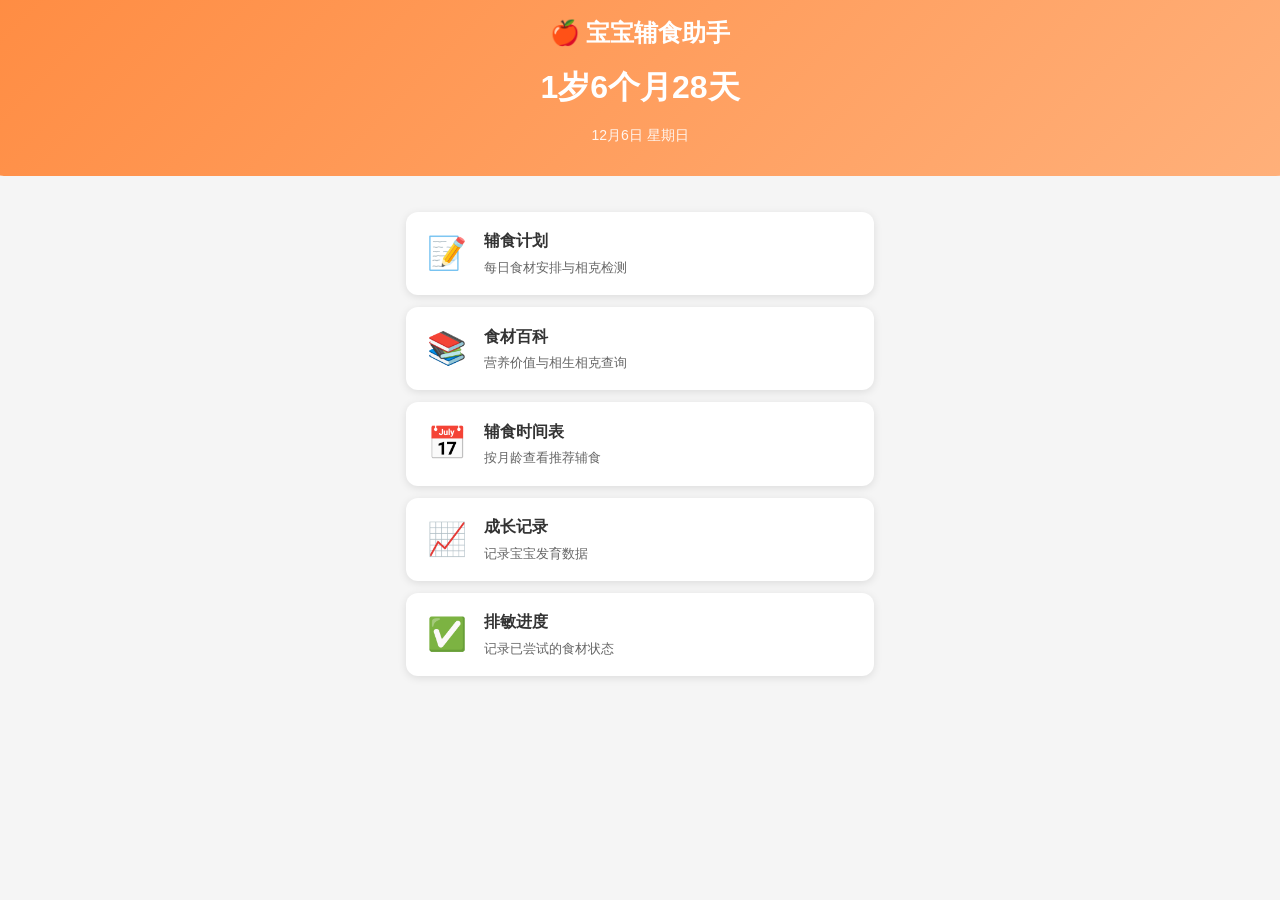
==== index.html @ b42898f8 "Add files via upload Initial upload" ====
<!DOCTYPE html>
<html lang="zh-CN">
<head>
  <meta charset="UTF-8">
  <meta name="viewport" content="width=device-width, initial-scale=1.0, user-scalable=no">
  <title>宝宝辅食助手</title>
  <link rel="manifest" href="manifest.json">
  <link rel="stylesheet" href="css/style.css">
</head>
<body>
  <div class="header">
    <h1>🍎 宝宝辅食助手</h1>
    <div class="age-display" id="ageDisplay">计算中...</div>
    <div class="date-display" id="dateDisplay"></div>
  </div>
  
  <div class="container">
    <div class="card-grid">
      <a href="meal-planner.html" class="card">
        <div class="card-icon">📝</div>
        <div class="card-content">
          <h3>辅食计划</h3>
          <p>每日食材安排与相克检测</p>
        </div>
      </a>
      
      <a href="food-encyclopedia.html" class="card">
        <div class="card-icon">📚</div>
        <div class="card-content">
          <h3>食材百科</h3>
          <p>营养价值与相生相克查询</p>
        </div>
      </a>
      
      <a href="feeding-schedule.html" class="card">
        <div class="card-icon">📅</div>
        <div class="card-content">
          <h3>辅食时间表</h3>
          <p>按月龄查看推荐辅食</p>
        </div>
      </a>
      
      <a href="growth-tracker.html" class="card">
        <div class="card-icon">📈</div>
        <div class="card-content">
          <h3>成长记录</h3>
          <p>记录宝宝发育数据</p>
        </div>
      </a>
      
      <a href="allergy-tracker.html" class="card">
        <div class="card-icon">✅</div>
        <div class="card-content">
          <h3>排敏进度</h3>
          <p>记录已尝试的食材状态</p>
        </div>
      </a>
    </div>
  </div>
  
  <script src="js/app.js"></script>
  <script>
    if ('serviceWorker' in navigator) {
      navigator.serviceWorker.register('sw.js').catch(function (err) {
        console.log('SW registration failed:', err);
      });
    }
  </script>
</body>
</html>
---- css/style.css ----
/* 全局样式 - 宝宝辅食助手 PWA */
* {
  margin: 0;
  padding: 0;
  box-sizing: border-box;
}

:root {
  --primary: #FF8C42;
  --primary-light: #FFB07A;
  --green: #4CAF50;
  --blue: #2196F3;
  --orange: #FF9800;
  --gray: #9E9E9E;
  --red: #F44336;
  --yellow: #FFC107;
  --bg: #F5F5F5;
  --card-bg: #FFFFFF;
  --text: #333333;
  --text-light: #666666;
  --border: #E0E0E0;
}

body {
  font-family: -apple-system, BlinkMacSystemFont, 'Segoe UI', Roboto, 'Helvetica Neue', Arial, sans-serif;
  font-size: 16px;
  color: var(--text);
  background: var(--bg);
  line-height: 1.6;
  min-height: 100vh;
  padding-bottom: 20px;
}

/* 容器 */
.container {
  max-width: 375px;
  margin: 0 auto;
  padding: 16px;
}

/* 标题 */
.header {
  text-align: center;
  padding: 20px 0;
  background: linear-gradient(135deg, var(--primary), var(--primary-light));
  color: white;
  margin: -16px -16px 20px -16px;
  padding: 30px 16px;
  border-radius: 0 0 20px 20px;
}

.header h1 {
  font-size: 24px;
  margin-bottom: 8px;
}

.header .age-display {
  font-size: 32px;
  font-weight: bold;
  margin: 10px 0;
}

.header .date-display {
  font-size: 14px;
  opacity: 0.9;
}

/* 功能卡片网格 */
.card-grid {
  display: grid;
  grid-template-columns: 1fr;
  gap: 12px;
  margin-bottom: 20px;
}

.card {
  background: var(--card-bg);
  border-radius: 12px;
  padding: 16px;
  box-shadow: 0 2px 8px rgba(0,0,0,0.1);
  text-decoration: none;
  color: var(--text);
  display: flex;
  align-items: center;
  gap: 12px;
  transition: transform 0.2s, box-shadow 0.2s;
}

.card:active {
  transform: scale(0.98);
}

.card-icon {
  font-size: 32px;
  width: 50px;
  text-align: center;
}

.card-content h3 {
  font-size: 16px;
  margin-bottom: 4px;
}

.card-content p {
  font-size: 13px;
  color: var(--text-light);
}

/* 按钮 */
.btn {
  display: inline-block;
  padding: 12px 24px;
  border: none;
  border-radius: 8px;
  font-size: 16px;
  font-weight: 500;
  cursor: pointer;
  transition: opacity 0.2s;
  text-align: center;
  text-decoration: none;
}

.btn:active {
  opacity: 0.8;
}

.btn-primary {
  background: var(--primary);
  color: white;
}

.btn-green {
  background: var(--green);
  color: white;
}

.btn-blue {
  background: var(--blue);
  color: white;
}

.btn-orange {
  background: var(--orange);
  color: white;
}

.btn-red {
  background: var(--red);
  color: white;
}

.btn-gray {
  background: var(--gray);
  color: white;
}

.btn-block {
  display: block;
  width: 100%;
}

.btn-small {
  padding: 8px 16px;
  font-size: 14px;
}

/* 表单元素 */
.form-group {
  margin-bottom: 16px;
}

.form-group label {
  display: block;
  margin-bottom: 6px;
  font-size: 14px;
  color: var(--text-light);
}

.form-control {
  width: 100%;
  padding: 12px;
  border: 1px solid var(--border);
  border-radius: 8px;
  font-size: 16px;
  outline: none;
  transition: border-color 0.2s;
}

.form-control:focus {
  border-color: var(--primary);
}

textarea.form-control {
  min-height: 80px;
  resize: vertical;
}

select.form-control {
  appearance: none;
  background: white url("data:image/svg+xml,<svg xmlns='http://www.w3.org/2000/svg' width='12' height='12' viewBox='0 0 12 12'><path fill='%23333' d='M6 9L1 4h10z'/></svg>") no-repeat right 12px center;
  padding-right: 36px;
}

/* 标签 */
.badge {
  display: inline-block;
  padding: 4px 8px;
  border-radius: 4px;
  font-size: 12px;
  font-weight: 500;
}

.badge-green {
  background: #E8F5E9;
  color: var(--green);
}

.badge-red {
  background: #FFEBEE;
  color: var(--red);
}

.badge-yellow {
  background: #FFF8E1;
  color: #F57F17;
}

.badge-blue {
  background: #E3F2FD;
  color: var(--blue);
}

.badge-orange {
  background: #FFF3E0;
  color: var(--orange);
}

.badge-gray {
  background: #F5F5F5;
  color: var(--gray);
}

/* 列表 */
.list {
  background: var(--card-bg);
  border-radius: 12px;
  overflow: hidden;
  box-shadow: 0 2px 8px rgba(0,0,0,0.1);
}

.list-item {
  padding: 16px;
  border-bottom: 1px solid var(--border);
  display: flex;
  justify-content: space-between;
  align-items: center;
}

.list-item:last-child {
  border-bottom: none;
}

/* 食材状态按钮 */
.food-btn {
  display: inline-block;
  padding: 10px 16px;
  border: 2px solid var(--border);
  border-radius: 8px;
  background: white;
  font-size: 14px;
  cursor: pointer;
  transition: all 0.2s;
  text-align: center;
  min-width: 80px;
}

.food-btn:active {
  transform: scale(0.95);
}

.food-btn.none {
  border-color: var(--gray);
  color: var(--gray);
  background: white;
}

.food-btn.organic {
  border-color: var(--green);
  color: white;
  background: var(--green);
}

.food-btn.normal {
  border-color: var(--blue);
  color: white;
  background: var(--blue);
}

.food-btn.planned {
  border-color: var(--orange);
  color: white;
  background: var(--orange);
}

/* 分类标题 */
.category-title {
  font-size: 16px;
  font-weight: 600;
  margin: 20px 0 12px 0;
  color: var(--text);
  display: flex;
  align-items: center;
  gap: 8px;
}

/* 网格布局 */
.food-grid {
  display: grid;
  grid-template-columns: repeat(2, 1fr);
  gap: 10px;
  margin-bottom: 16px;
}

/* 提示卡片 */
.tip-card {
  background: #FFF8E1;
  border-left: 4px solid var(--yellow);
  padding: 12px;
  border-radius: 8px;
  margin-bottom: 16px;
  font-size: 14px;
}

.tip-card-green {
  background: #E8F5E9;
  border-left-color: var(--green);
}

.tip-card-red {
  background: #FFEBEE;
  border-left-color: var(--red);
}

.tip-card-blue {
  background: #E3F2FD;
  border-left-color: var(--blue);
}

/* 警告/成功消息 */
.alert {
  padding: 12px;
  border-radius: 8px;
  margin-bottom: 16px;
  font-size: 14px;
}

.alert-success {
  background: #E8F5E9;
  color: #2E7D32;
  border: 1px solid #A5D6A7;
}

.alert-warning {
  background: #FFF8E1;
  color: #F57F17;
  border: 1px solid #FFD54F;
}

.alert-error {
  background: #FFEBEE;
  color: #C62828;
  border: 1px solid #EF9A9A;
}

.alert-info {
  background: #E3F2FD;
  color: #1565C0;
  border: 1px solid #90CAF9;
}

/* 模态框 */
.modal {
  display: none;
  position: fixed;
  top: 0;
  left: 0;
  width: 100%;
  height: 100%;
  background: rgba(0,0,0,0.5);
  z-index: 1000;
  align-items: center;
  justify-content: center;
}

.modal.show {
  display: flex;
}

.modal-content {
  background: white;
  border-radius: 12px;
  padding: 20px;
  max-width: 90%;
  max-height: 80%;
  overflow-y: auto;
}

.modal-header {
  display: flex;
  justify-content: space-between;
  align-items: center;
  margin-bottom: 16px;
}

.modal-close {
  background: none;
  border: none;
  font-size: 24px;
  cursor: pointer;
  color: var(--text-light);
}

/* 返回按钮 */
.back-btn {
  display: inline-flex;
  align-items: center;
  gap: 6px;
  color: var(--primary);
  text-decoration: none;
  font-size: 14px;
  margin-bottom: 16px;
}

/* 帮助按钮 */
.help-btn {
  position: fixed;
  bottom: 20px;
  right: 20px;
  width: 44px;
  height: 44px;
  border-radius: 50%;
  background: var(--primary);
  color: white;
  border: none;
  font-size: 20px;
  cursor: pointer;
  box-shadow: 0 4px 12px rgba(255,140,66,0.4);
  z-index: 100;
}

/* 提示弹出框 */
.tooltip {
  display: none;
  position: fixed;
  bottom: 80px;
  right: 20px;
  background: white;
  border-radius: 12px;
  padding: 16px;
  box-shadow: 0 4px 20px rgba(0,0,0,0.15);
  z-index: 101;
  max-width: 280px;
}

.tooltip.show {
  display: block;
}

.tooltip-item {
  display: flex;
  align-items: center;
  gap: 8px;
  margin-bottom: 8px;
  font-size: 14px;
}

.tooltip-item:last-child {
  margin-bottom: 0;
}

.tooltip-color {
  width: 20px;
  height: 20px;
  border-radius: 4px;
  flex-shrink: 0;
}

/* 统计卡片 */
.stats-grid {
  display: grid;
  grid-template-columns: repeat(2, 1fr);
  gap: 12px;
  margin-bottom: 20px;
}

.stat-card {
  background: white;
  border-radius: 8px;
  padding: 12px;
  text-align: center;
  box-shadow: 0 2px 4px rgba(0,0,0,0.1);
}

.stat-card .number {
  font-size: 24px;
  font-weight: bold;
}

.stat-card .label {
  font-size: 12px;
  color: var(--text-light);
  margin-top: 4px;
}

/* 进度条 */
.progress-bar {
  height: 8px;
  background: var(--border);
  border-radius: 4px;
  overflow: hidden;
  margin: 12px 0;
}

.progress-bar .fill {
  height: 100%;
  background: var(--primary);
  transition: width 0.3s;
}

/* 搜索框 */
.search-box {
  position: relative;
  margin-bottom: 16px;
}

.search-box input {
  padding-right: 40px;
}

.search-box .search-icon {
  position: absolute;
  right: 12px;
  top: 50%;
  transform: translateY(-50%);
  color: var(--text-light);
}

/* 标签组 */
.tag {
  display: inline-block;
  padding: 4px 10px;
  border-radius: 12px;
  font-size: 12px;
  margin: 4px;
  border: 1px solid var(--border);
}

.tag-green {
  background: #E8F5E9;
  color: var(--green);
  border-color: #A5D6A7;
}

.tag-red {
  background: #FFEBEE;
  color: var(--red);
  border-color: #EF9A9A;
}

/* 空状态 */
.empty-state {
  text-align: center;
  padding: 40px 20px;
  color: var(--text-light);
}

.empty-state .icon {
  font-size: 48px;
  margin-bottom: 12px;
}

/* 历史记录 */
.history-item {
  background: white;
  border-radius: 8px;
  padding: 12px;
  margin-bottom: 8px;
  box-shadow: 0 1px 4px rgba(0,0,0,0.1);
}

.history-date {
  font-size: 12px;
  color: var(--text-light);
  margin-bottom: 8px;
}

.history-foods {
  display: flex;
  flex-wrap: wrap;
  gap: 6px;
}

/* 响应式 */
@media (min-width: 768px) {
  .container {
    max-width: 500px;
  }
}
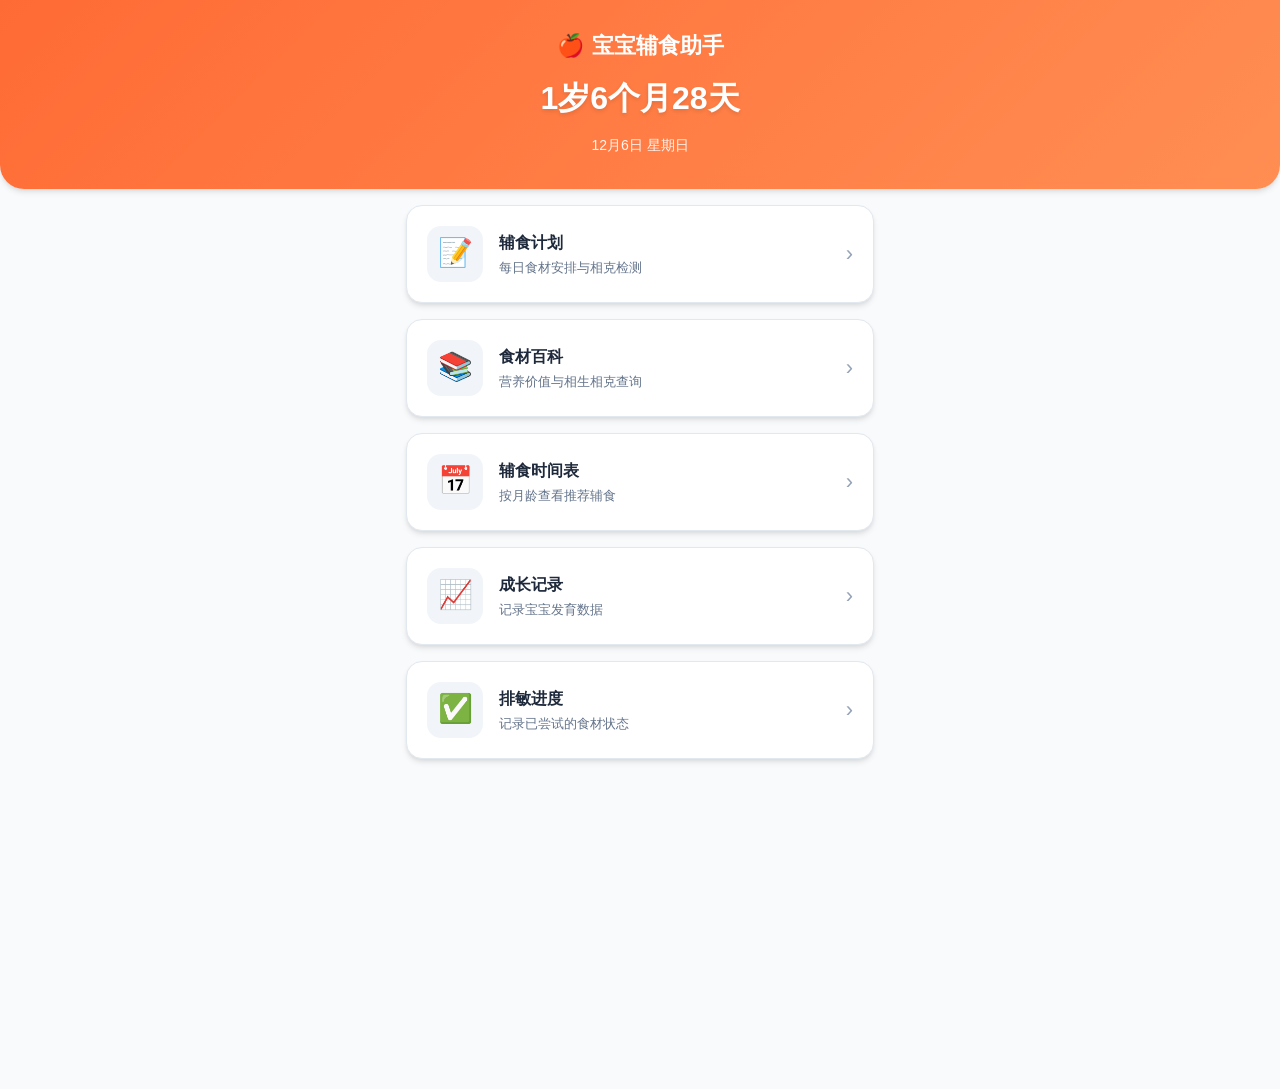
==== commit 9829c888: "Add files via upload v1.0更新" ====
--- a/index.html
+++ b/index.html
@@ -8,54 +8,76 @@
   <link rel="stylesheet" href="css/style.css">
 </head>
 <body>
-  <div class="header">
-    <h1>🍎 宝宝辅食助手</h1>
-    <div class="age-display" id="ageDisplay">计算中...</div>
-    <div class="date-display" id="dateDisplay"></div>
-  </div>
-  
-  <div class="container">
-    <div class="card-grid">
-      <a href="meal-planner.html" class="card">
-        <div class="card-icon">📝</div>
-        <div class="card-content">
-          <h3>辅食计划</h3>
-          <p>每日食材安排与相克检测</p>
-        </div>
-      </a>
-      
-      <a href="food-encyclopedia.html" class="card">
-        <div class="card-icon">📚</div>
-        <div class="card-content">
-          <h3>食材百科</h3>
-          <p>营养价值与相生相克查询</p>
-        </div>
-      </a>
-      
-      <a href="feeding-schedule.html" class="card">
-        <div class="card-icon">📅</div>
-        <div class="card-content">
-          <h3>辅食时间表</h3>
-          <p>按月龄查看推荐辅食</p>
-        </div>
-      </a>
-      
-      <a href="growth-tracker.html" class="card">
-        <div class="card-icon">📈</div>
-        <div class="card-content">
-          <h3>成长记录</h3>
-          <p>记录宝宝发育数据</p>
-        </div>
-      </a>
-      
-      <a href="allergy-tracker.html" class="card">
-        <div class="card-icon">✅</div>
-        <div class="card-content">
-          <h3>排敏进度</h3>
-          <p>记录已尝试的食材状态</p>
-        </div>
-      </a>
-    </div>
+  <div class="app-container">
+    <header class="app-header">
+      <div class="header-content">
+        <h1 class="header-title">
+          <span class="emoji">🍎</span>
+          宝宝辅食助手
+        </h1>
+        <div class="age-display" id="ageDisplay">计算中...</div>
+        <div class="date-display" id="dateDisplay"></div>
+      </div>
+    </header>
+    
+    <main class="container">
+      <nav class="card-grid">
+        <a href="meal-planner.html" class="card card-meal">
+          <div class="card-icon-wrapper">
+            <span class="card-icon">📝</span>
+          </div>
+          <div class="card-content">
+            <h3 class="card-title">辅食计划</h3>
+            <p class="card-desc">每日食材安排与相克检测</p>
+          </div>
+          <span class="card-arrow">›</span>
+        </a>
+        
+        <a href="food-encyclopedia.html" class="card card-encyclopedia">
+          <div class="card-icon-wrapper">
+            <span class="card-icon">📚</span>
+          </div>
+          <div class="card-content">
+            <h3 class="card-title">食材百科</h3>
+            <p class="card-desc">营养价值与相生相克查询</p>
+          </div>
+          <span class="card-arrow">›</span>
+        </a>
+        
+        <a href="feeding-schedule.html" class="card card-schedule">
+          <div class="card-icon-wrapper">
+            <span class="card-icon">📅</span>
+          </div>
+          <div class="card-content">
+            <h3 class="card-title">辅食时间表</h3>
+            <p class="card-desc">按月龄查看推荐辅食</p>
+          </div>
+          <span class="card-arrow">›</span>
+        </a>
+        
+        <a href="growth-tracker.html" class="card card-growth">
+          <div class="card-icon-wrapper">
+            <span class="card-icon">📈</span>
+          </div>
+          <div class="card-content">
+            <h3 class="card-title">成长记录</h3>
+            <p class="card-desc">记录宝宝发育数据</p>
+          </div>
+          <span class="card-arrow">›</span>
+        </a>
+        
+        <a href="allergy-tracker.html" class="card card-allergy">
+          <div class="card-icon-wrapper">
+            <span class="card-icon">✅</span>
+          </div>
+          <div class="card-content">
+            <h3 class="card-title">排敏进度</h3>
+            <p class="card-desc">记录已尝试的食材状态</p>
+          </div>
+          <span class="card-arrow">›</span>
+        </a>
+      </nav>
+    </main>
   </div>
   
   <script src="js/app.js"></script>
@@ -67,4 +89,4 @@
     }
   </script>
 </body>
-</html>
+</html>
--- a/css/style.css
+++ b/css/style.css
@@ -1,24 +1,61 @@
-/* 全局样式 - 宝宝辅食助手 PWA */
+/* 全局样式 - 宝宝辅食助手 PWA 现代化设计 */
 * {
   margin: 0;
   padding: 0;
   box-sizing: border-box;
+  -webkit-tap-highlight-color: transparent;
 }
 
 :root {
-  --primary: #FF8C42;
-  --primary-light: #FFB07A;
-  --green: #4CAF50;
-  --blue: #2196F3;
-  --orange: #FF9800;
-  --gray: #9E9E9E;
-  --red: #F44336;
-  --yellow: #FFC107;
-  --bg: #F5F5F5;
+  /* 现代化配色方案 */
+  --primary: #FF6B35;
+  --primary-light: #FF8C42;
+  --primary-gradient: linear-gradient(135deg, #FF6B35 0%, #FF8E53 100%);
+  
+  --success: #10B981;
+  --success-light: #34D399;
+  
+  --warning: #F59E0B;
+  --warning-light: #FBBF24;
+  
+  --danger: #EF4444;
+  --danger-light: #F87171;
+  
+  --info: #3B82F6;
+  --info-light: #60A5FA;
+  
+  --purple: #8B5CF6;
+  --purple-light: #A78BFA;
+  
+  --pink: #EC4899;
+  --pink-light: #F472B6;
+  
+  --bg: #F8FAFC;
+  --bg-secondary: #F1F5F9;
+  
   --card-bg: #FFFFFF;
-  --text: #333333;
-  --text-light: #666666;
-  --border: #E0E0E0;
+  
+  --text: #1E293B;
+  --text-secondary: #64748B;
+  --text-tertiary: #94A3B8;
+  
+  --border: #E2E8F0;
+  --border-radius: 16px;
+  --border-radius-small: 12px;
+  
+  --shadow-sm: 0 1px 2px 0 rgba(0, 0, 0, 0.05);
+  --shadow-md: 0 4px 6px -1px rgba(0, 0, 0, 0.1), 0 2px 4px -1px rgba(0, 0, 0, 0.06);
+  --shadow-lg: 0 10px 15px -3px rgba(0, 0, 0, 0.1), 0 4px 6px -2px rgba(0, 0, 0, 0.05);
+  --shadow-xl: 0 20px 25px -5px rgba(0, 0, 0, 0.1), 0 10px 10px -5px rgba(0, 0, 0, 0.04);
+
+  /* 与旧版 / JS 内联样式兼容（encyclopedia、meal-planner 等） */
+  --green: var(--success);
+  --red: var(--danger);
+  --orange: var(--warning);
+  --blue: var(--info);
+  --gray: #94a3b8;
+  --text-light: var(--text-secondary);
+  --yellow: var(--warning);
 }
 
 body {
@@ -28,224 +65,335 @@
   background: var(--bg);
   line-height: 1.6;
   min-height: 100vh;
-  padding-bottom: 20px;
+  padding-bottom: env(safe-area-inset-bottom);
 }
 
 /* 容器 */
 .container {
-  max-width: 375px;
+  max-width: 420px;
   margin: 0 auto;
   padding: 16px;
-}
-
-/* 标题 */
+  min-height: 100vh;
+  position: relative;
+}
+
+/* 标题区域 */
 .header {
   text-align: center;
-  padding: 20px 0;
-  background: linear-gradient(135deg, var(--primary), var(--primary-light));
-  color: white;
-  margin: -16px -16px 20px -16px;
-  padding: 30px 16px;
-  border-radius: 0 0 20px 20px;
+  padding: 24px 16px;
+  background: var(--primary-gradient);
+  color: white;
+  margin: -16px -16px 24px -16px;
+  position: relative;
+  overflow: hidden;
+}
+
+.header::before {
+  content: '';
+  position: absolute;
+  top: -50%;
+  right: -50%;
+  width: 200%;
+  height: 200%;
+  background: radial-gradient(circle, rgba(255,255,255,0.1) 0%, transparent 70%);
+  animation: shimmer 8s infinite linear;
+}
+
+@keyframes shimmer {
+  0% { transform: rotate(0deg); }
+  100% { transform: rotate(360deg); }
 }
 
 .header h1 {
   font-size: 24px;
+  font-weight: 700;
   margin-bottom: 8px;
+  position: relative;
+  letter-spacing: 0.5px;
 }
 
 .header .age-display {
   font-size: 32px;
-  font-weight: bold;
-  margin: 10px 0;
+  font-weight: 700;
+  margin: 12px 0;
+  position: relative;
+  text-shadow: 0 2px 4px rgba(0,0,0,0.1);
 }
 
 .header .date-display {
   font-size: 14px;
   opacity: 0.9;
+  position: relative;
 }
 
 /* 功能卡片网格 */
 .card-grid {
   display: grid;
   grid-template-columns: 1fr;
-  gap: 12px;
-  margin-bottom: 20px;
+  gap: 16px;
+  margin-bottom: 24px;
 }
 
 .card {
   background: var(--card-bg);
-  border-radius: 12px;
-  padding: 16px;
-  box-shadow: 0 2px 8px rgba(0,0,0,0.1);
+  border-radius: var(--border-radius);
+  padding: 20px;
   text-decoration: none;
   color: var(--text);
   display: flex;
   align-items: center;
-  gap: 12px;
-  transition: transform 0.2s, box-shadow 0.2s;
+  gap: 16px;
+  transition: all 0.3s cubic-bezier(0.4, 0, 0.2, 1);
+  box-shadow: var(--shadow-md);
+  border: 1px solid var(--border);
+  position: relative;
+  overflow: hidden;
+}
+
+.card::before {
+  content: '';
+  position: absolute;
+  top: 0;
+  left: 0;
+  width: 4px;
+  height: 100%;
+  background: var(--primary-gradient);
+  transform: scaleY(0);
+  transform-origin: top;
+  transition: transform 0.3s ease;
+}
+
+.card:hover::before {
+  transform: scaleY(1);
 }
 
 .card:active {
-  transform: scale(0.98);
+  transform: scale(0.97);
+  box-shadow: var(--shadow-sm);
 }
 
 .card-icon {
   font-size: 32px;
-  width: 50px;
-  text-align: center;
+  width: 56px;
+  height: 56px;
+  display: flex;
+  align-items: center;
+  justify-content: center;
+  background: var(--bg-secondary);
+  border-radius: 14px;
+  flex-shrink: 0;
 }
 
 .card-content h3 {
   font-size: 16px;
+  font-weight: 600;
   margin-bottom: 4px;
+  color: var(--text);
 }
 
 .card-content p {
   font-size: 13px;
-  color: var(--text-light);
+  color: var(--text-secondary);
+  line-height: 1.4;
 }
 
 /* 按钮 */
 .btn {
-  display: inline-block;
+  display: inline-flex;
+  align-items: center;
+  justify-content: center;
   padding: 12px 24px;
   border: none;
-  border-radius: 8px;
-  font-size: 16px;
-  font-weight: 500;
+  border-radius: 12px;
+  font-size: 15px;
+  font-weight: 600;
   cursor: pointer;
-  transition: opacity 0.2s;
+  transition: all 0.2s cubic-bezier(0.4, 0, 0.2, 1);
   text-align: center;
   text-decoration: none;
+  gap: 6px;
 }
 
 .btn:active {
-  opacity: 0.8;
+  transform: scale(0.96);
 }
 
 .btn-primary {
-  background: var(--primary);
-  color: white;
-}
-
+  background: var(--primary-gradient);
+  color: white;
+  box-shadow: 0 4px 12px rgba(255, 107, 53, 0.3);
+}
+
+.btn-primary:hover {
+  box-shadow: 0 6px 16px rgba(255, 107, 53, 0.4);
+}
+
+.btn-success {
+  background: linear-gradient(135deg, var(--success), var(--success-light));
+  color: white;
+  box-shadow: 0 4px 12px rgba(16, 185, 129, 0.3);
+}
+
+.btn-info {
+  background: linear-gradient(135deg, var(--info), var(--info-light));
+  color: white;
+  box-shadow: 0 4px 12px rgba(59, 130, 246, 0.3);
+}
+
+.btn-warning {
+  background: linear-gradient(135deg, var(--warning), var(--warning-light));
+  color: white;
+  box-shadow: 0 4px 12px rgba(245, 158, 11, 0.3);
+}
+
+.btn-danger {
+  background: linear-gradient(135deg, var(--danger), var(--danger-light));
+  color: white;
+  box-shadow: 0 4px 12px rgba(239, 68, 68, 0.3);
+}
+
+.btn-gray {
+  background: #64748B;
+  color: white;
+}
+
+/* 旧按钮类名（子页 HTML / 动态 HTML 仍在使用） */
 .btn-green {
-  background: var(--green);
-  color: white;
+  background: linear-gradient(135deg, var(--success), var(--success-light));
+  color: white;
+  box-shadow: 0 4px 12px rgba(16, 185, 129, 0.3);
 }
 
 .btn-blue {
-  background: var(--blue);
-  color: white;
+  background: linear-gradient(135deg, var(--info), var(--info-light));
+  color: white;
+  box-shadow: 0 4px 12px rgba(59, 130, 246, 0.3);
 }
 
 .btn-orange {
-  background: var(--orange);
-  color: white;
-}
-
-.btn-red {
-  background: var(--red);
-  color: white;
-}
-
-.btn-gray {
-  background: var(--gray);
-  color: white;
+  background: linear-gradient(135deg, var(--warning), var(--warning-light));
+  color: white;
+  box-shadow: 0 4px 12px rgba(245, 158, 11, 0.3);
+}
+
+.btn-secondary {
+  background: #f1f5f9;
+  color: var(--text-secondary);
+  border: 2px solid var(--border);
+}
+
+.btn-outline {
+  background: transparent;
+  border: 2px solid var(--border);
+  color: var(--text-secondary);
 }
 
 .btn-block {
-  display: block;
+  display: flex;
   width: 100%;
 }
 
 .btn-small {
   padding: 8px 16px;
   font-size: 14px;
+  border-radius: 8px;
 }
 
 /* 表单元素 */
 .form-group {
-  margin-bottom: 16px;
+  margin-bottom: 20px;
 }
 
 .form-group label {
   display: block;
-  margin-bottom: 6px;
-  font-size: 14px;
-  color: var(--text-light);
+  margin-bottom: 8px;
+  font-size: 14px;
+  font-weight: 500;
+  color: var(--text-secondary);
 }
 
 .form-control {
   width: 100%;
-  padding: 12px;
-  border: 1px solid var(--border);
-  border-radius: 8px;
+  padding: 14px 16px;
+  border: 2px solid var(--border);
+  border-radius: 12px;
   font-size: 16px;
   outline: none;
-  transition: border-color 0.2s;
+  transition: all 0.2s ease;
+  background: var(--card-bg);
 }
 
 .form-control:focus {
   border-color: var(--primary);
+  box-shadow: 0 0 0 3px rgba(255, 107, 53, 0.1);
+}
+
+.form-control::placeholder {
+  color: var(--text-tertiary);
 }
 
 textarea.form-control {
-  min-height: 80px;
+  min-height: 100px;
   resize: vertical;
 }
 
 select.form-control {
   appearance: none;
-  background: white url("data:image/svg+xml,<svg xmlns='http://www.w3.org/2000/svg' width='12' height='12' viewBox='0 0 12 12'><path fill='%23333' d='M6 9L1 4h10z'/></svg>") no-repeat right 12px center;
-  padding-right: 36px;
+  background: white url("data:image/svg+xml,<svg xmlns='http://www.w3.org/2000/svg' width='16' height='16' viewBox='0 0 16 16'><path fill='%2364748B' d='M4 6l4 4 4-4z'/></svg>") no-repeat right 16px center;
+  padding-right: 44px;
 }
 
 /* 标签 */
 .badge {
-  display: inline-block;
-  padding: 4px 8px;
-  border-radius: 4px;
+  display: inline-flex;
+  align-items: center;
+  padding: 6px 12px;
+  border-radius: 20px;
   font-size: 12px;
-  font-weight: 500;
+  font-weight: 600;
+}
+
+.badge-success {
+  background: rgba(16, 185, 129, 0.1);
+  color: var(--success);
+}
+
+.badge-danger {
+  background: rgba(239, 68, 68, 0.1);
+  color: var(--danger);
+}
+
+.badge-warning {
+  background: rgba(245, 158, 11, 0.1);
+  color: var(--warning);
+}
+
+.badge-info {
+  background: rgba(59, 130, 246, 0.1);
+  color: var(--info);
+}
+
+.badge-purple {
+  background: rgba(139, 92, 246, 0.1);
+  color: var(--purple);
+}
+
+.badge-pink {
+  background: rgba(236, 72, 153, 0.1);
+  color: var(--pink);
 }
 
 .badge-green {
-  background: #E8F5E9;
-  color: var(--green);
-}
-
-.badge-red {
-  background: #FFEBEE;
-  color: var(--red);
-}
-
-.badge-yellow {
-  background: #FFF8E1;
-  color: #F57F17;
-}
-
-.badge-blue {
-  background: #E3F2FD;
-  color: var(--blue);
-}
-
-.badge-orange {
-  background: #FFF3E0;
-  color: var(--orange);
-}
-
-.badge-gray {
-  background: #F5F5F5;
-  color: var(--gray);
+  background: rgba(16, 185, 129, 0.12);
+  color: var(--success);
 }
 
 /* 列表 */
 .list {
   background: var(--card-bg);
-  border-radius: 12px;
+  border-radius: var(--border-radius);
   overflow: hidden;
-  box-shadow: 0 2px 8px rgba(0,0,0,0.1);
+  box-shadow: var(--shadow-md);
 }
 
 .list-item {
@@ -254,6 +402,11 @@
   display: flex;
   justify-content: space-between;
   align-items: center;
+  transition: background 0.2s ease;
+}
+
+.list-item:hover {
+  background: var(--bg-secondary);
 }
 
 .list-item:last-child {
@@ -262,120 +415,156 @@
 
 /* 食材状态按钮 */
 .food-btn {
-  display: inline-block;
+  display: inline-flex;
+  align-items: center;
+  justify-content: center;
   padding: 10px 16px;
   border: 2px solid var(--border);
-  border-radius: 8px;
+  border-radius: 10px;
   background: white;
   font-size: 14px;
+  font-weight: 500;
   cursor: pointer;
-  transition: all 0.2s;
+  transition: all 0.2s ease;
   text-align: center;
-  min-width: 80px;
+  min-width: 90px;
 }
 
 .food-btn:active {
-  transform: scale(0.95);
+  transform: scale(0.94);
 }
 
 .food-btn.none {
-  border-color: var(--gray);
-  color: var(--gray);
+  border-color: var(--text-tertiary);
+  color: var(--text-tertiary);
   background: white;
 }
 
 .food-btn.organic {
-  border-color: var(--green);
-  color: white;
-  background: var(--green);
+  border-color: var(--success);
+  color: white;
+  background: var(--success);
+  box-shadow: 0 2px 8px rgba(16, 185, 129, 0.3);
 }
 
 .food-btn.normal {
-  border-color: var(--blue);
-  color: white;
-  background: var(--blue);
+  border-color: var(--info);
+  color: white;
+  background: var(--info);
+  box-shadow: 0 2px 8px rgba(59, 130, 246, 0.3);
 }
 
 .food-btn.planned {
-  border-color: var(--orange);
-  color: white;
-  background: var(--orange);
+  border-color: var(--warning);
+  color: white;
+  background: var(--warning);
+  box-shadow: 0 2px 8px rgba(245, 158, 11, 0.3);
 }
 
 /* 分类标题 */
 .category-title {
   font-size: 16px;
   font-weight: 600;
-  margin: 20px 0 12px 0;
+  margin: 24px 0 16px 0;
   color: var(--text);
   display: flex;
   align-items: center;
   gap: 8px;
+  padding-left: 4px;
 }
 
 /* 网格布局 */
 .food-grid {
   display: grid;
   grid-template-columns: repeat(2, 1fr);
-  gap: 10px;
+  gap: 12px;
   margin-bottom: 16px;
 }
 
 /* 提示卡片 */
 .tip-card {
-  background: #FFF8E1;
-  border-left: 4px solid var(--yellow);
-  padding: 12px;
-  border-radius: 8px;
+  background: rgba(245, 158, 11, 0.08);
+  border-left: 4px solid var(--warning);
+  padding: 16px;
+  border-radius: 0 var(--border-radius-small) var(--border-radius-small) 0;
   margin-bottom: 16px;
   font-size: 14px;
 }
 
 .tip-card-green {
-  background: #E8F5E9;
-  border-left-color: var(--green);
+  background: rgba(16, 185, 129, 0.08);
+  border-left-color: var(--success);
 }
 
 .tip-card-red {
-  background: #FFEBEE;
-  border-left-color: var(--red);
+  background: rgba(239, 68, 68, 0.08);
+  border-left-color: var(--danger);
 }
 
 .tip-card-blue {
-  background: #E3F2FD;
-  border-left-color: var(--blue);
+  background: rgba(59, 130, 246, 0.08);
+  border-left-color: var(--info);
+}
+
+.tip-card-purple {
+  background: rgba(139, 92, 246, 0.08);
+  border-left-color: var(--purple);
 }
 
 /* 警告/成功消息 */
 .alert {
-  padding: 12px;
-  border-radius: 8px;
-  margin-bottom: 16px;
-  font-size: 14px;
+  padding: 16px;
+  border-radius: var(--border-radius-small);
+  margin-bottom: 20px;
+  font-size: 14px;
+  display: flex;
+  align-items: flex-start;
+  gap: 12px;
+}
+
+.alert::before {
+  font-size: 20px;
+  flex-shrink: 0;
 }
 
 .alert-success {
-  background: #E8F5E9;
-  color: #2E7D32;
-  border: 1px solid #A5D6A7;
+  background: rgba(16, 185, 129, 0.08);
+  color: #065F46;
+  border: 1px solid rgba(16, 185, 129, 0.2);
+}
+
+.alert-success::before {
+  content: '✓';
 }
 
 .alert-warning {
-  background: #FFF8E1;
-  color: #F57F17;
-  border: 1px solid #FFD54F;
+  background: rgba(245, 158, 11, 0.08);
+  color: #92400E;
+  border: 1px solid rgba(245, 158, 11, 0.2);
+}
+
+.alert-warning::before {
+  content: '⚠';
 }
 
 .alert-error {
-  background: #FFEBEE;
-  color: #C62828;
-  border: 1px solid #EF9A9A;
+  background: rgba(239, 68, 68, 0.08);
+  color: #991B1B;
+  border: 1px solid rgba(239, 68, 68, 0.2);
+}
+
+.alert-error::before {
+  content: '✗';
 }
 
 .alert-info {
-  background: #E3F2FD;
-  color: #1565C0;
-  border: 1px solid #90CAF9;
+  background: rgba(59, 130, 246, 0.08);
+  color: #1E40AF;
+  border: 1px solid rgba(59, 130, 246, 0.2);
+}
+
+.alert-info::before {
+  content: 'ℹ';
 }
 
 /* 模态框 */
@@ -386,10 +575,12 @@
   left: 0;
   width: 100%;
   height: 100%;
-  background: rgba(0,0,0,0.5);
+  background: rgba(0, 0, 0, 0.5);
   z-index: 1000;
   align-items: center;
   justify-content: center;
+  padding: 20px;
+  backdrop-filter: blur(4px);
 }
 
 .modal.show {
@@ -398,18 +589,40 @@
 
 .modal-content {
   background: white;
-  border-radius: 12px;
-  padding: 20px;
+  border-radius: var(--border-radius);
+  padding: 24px;
   max-width: 90%;
-  max-height: 80%;
+  max-height: 85vh;
   overflow-y: auto;
+  width: 100%;
+  max-width: 400px;
+  animation: modalIn 0.3s ease-out;
+}
+
+@keyframes modalIn {
+  from {
+    opacity: 0;
+    transform: translateY(20px) scale(0.95);
+  }
+  to {
+    opacity: 1;
+    transform: translateY(0) scale(1);
+  }
 }
 
 .modal-header {
   display: flex;
   justify-content: space-between;
   align-items: center;
-  margin-bottom: 16px;
+  margin-bottom: 20px;
+  padding-bottom: 16px;
+  border-bottom: 1px solid var(--border);
+}
+
+.modal-header h3 {
+  font-size: 18px;
+  font-weight: 600;
+  color: var(--text);
 }
 
 .modal-close {
@@ -417,7 +630,19 @@
   border: none;
   font-size: 24px;
   cursor: pointer;
-  color: var(--text-light);
+  color: var(--text-tertiary);
+  width: 32px;
+  height: 32px;
+  display: flex;
+  align-items: center;
+  justify-content: center;
+  border-radius: 8px;
+  transition: all 0.2s ease;
+}
+
+.modal-close:hover {
+  background: var(--bg-secondary);
+  color: var(--text);
 }
 
 /* 返回按钮 */
@@ -428,7 +653,15 @@
   color: var(--primary);
   text-decoration: none;
   font-size: 14px;
-  margin-bottom: 16px;
+  font-weight: 500;
+  margin-bottom: 20px;
+  padding: 8px 12px;
+  border-radius: 8px;
+  transition: background 0.2s ease;
+}
+
+.back-btn:hover {
+  background: var(--bg-secondary);
 }
 
 /* 帮助按钮 */
@@ -439,13 +672,18 @@
   width: 44px;
   height: 44px;
   border-radius: 50%;
-  background: var(--primary);
+  background: var(--primary-gradient);
   color: white;
   border: none;
   font-size: 20px;
   cursor: pointer;
-  box-shadow: 0 4px 12px rgba(255,140,66,0.4);
+  box-shadow: 0 4px 16px rgba(255, 107, 53, 0.4);
   z-index: 100;
+  transition: transform 0.2s ease, box-shadow 0.2s ease;
+}
+
+.help-btn:active {
+  transform: scale(0.9);
 }
 
 /* 提示弹出框 */
@@ -455,11 +693,23 @@
   bottom: 80px;
   right: 20px;
   background: white;
-  border-radius: 12px;
-  padding: 16px;
-  box-shadow: 0 4px 20px rgba(0,0,0,0.15);
+  border-radius: var(--border-radius);
+  padding: 20px;
+  box-shadow: var(--shadow-xl);
   z-index: 101;
-  max-width: 280px;
+  max-width: 300px;
+  animation: tooltipIn 0.3s ease-out;
+}
+
+@keyframes tooltipIn {
+  from {
+    opacity: 0;
+    transform: translateY(10px);
+  }
+  to {
+    opacity: 1;
+    transform: translateY(0);
+  }
 }
 
 .tooltip.show {
@@ -469,8 +719,8 @@
 .tooltip-item {
   display: flex;
   align-items: center;
-  gap: 8px;
-  margin-bottom: 8px;
+  gap: 10px;
+  margin-bottom: 10px;
   font-size: 14px;
 }
 
@@ -479,9 +729,9 @@
 }
 
 .tooltip-color {
-  width: 20px;
-  height: 20px;
-  border-radius: 4px;
+  width: 24px;
+  height: 24px;
+  border-radius: 6px;
   flex-shrink: 0;
 }
 
@@ -490,114 +740,139 @@
   display: grid;
   grid-template-columns: repeat(2, 1fr);
   gap: 12px;
-  margin-bottom: 20px;
+  margin-bottom: 24px;
 }
 
 .stat-card {
-  background: white;
-  border-radius: 8px;
-  padding: 12px;
+  background: var(--card-bg);
+  border-radius: var(--border-radius-small);
+  padding: 16px;
   text-align: center;
-  box-shadow: 0 2px 4px rgba(0,0,0,0.1);
+  box-shadow: var(--shadow-sm);
+  border: 1px solid var(--border);
 }
 
 .stat-card .number {
-  font-size: 24px;
-  font-weight: bold;
+  font-size: 28px;
+  font-weight: 700;
+  line-height: 1;
 }
 
 .stat-card .label {
   font-size: 12px;
-  color: var(--text-light);
-  margin-top: 4px;
+  color: var(--text-secondary);
+  margin-top: 8px;
+  font-weight: 500;
 }
 
 /* 进度条 */
 .progress-bar {
-  height: 8px;
+  height: 10px;
   background: var(--border);
-  border-radius: 4px;
+  border-radius: 5px;
   overflow: hidden;
-  margin: 12px 0;
+  margin: 16px 0;
 }
 
 .progress-bar .fill {
   height: 100%;
-  background: var(--primary);
-  transition: width 0.3s;
+  background: var(--primary-gradient);
+  transition: width 0.4s cubic-bezier(0.4, 0, 0.2, 1);
 }
 
 /* 搜索框 */
 .search-box {
   position: relative;
-  margin-bottom: 16px;
+  margin-bottom: 20px;
 }
 
 .search-box input {
-  padding-right: 40px;
+  padding-right: 46px;
+  padding-left: 16px;
 }
 
 .search-box .search-icon {
   position: absolute;
-  right: 12px;
+  right: 14px;
   top: 50%;
   transform: translateY(-50%);
-  color: var(--text-light);
+  color: var(--text-tertiary);
+  font-size: 18px;
+  pointer-events: none;
 }
 
 /* 标签组 */
 .tag {
   display: inline-block;
-  padding: 4px 10px;
-  border-radius: 12px;
+  padding: 6px 12px;
+  border-radius: 20px;
   font-size: 12px;
+  font-weight: 500;
   margin: 4px;
-  border: 1px solid var(--border);
+  border: 1px solid;
 }
 
 .tag-green {
-  background: #E8F5E9;
-  color: var(--green);
-  border-color: #A5D6A7;
+  background: rgba(16, 185, 129, 0.1);
+  color: var(--success);
+  border-color: rgba(16, 185, 129, 0.2);
 }
 
 .tag-red {
-  background: #FFEBEE;
-  color: var(--red);
-  border-color: #EF9A9A;
+  background: rgba(239, 68, 68, 0.1);
+  color: var(--danger);
+  border-color: rgba(239, 68, 68, 0.2);
+}
+
+.tag-blue {
+  background: rgba(59, 130, 246, 0.1);
+  color: var(--info);
+  border-color: rgba(59, 130, 246, 0.2);
+}
+
+.tag-purple {
+  background: rgba(139, 92, 246, 0.1);
+  color: var(--purple);
+  border-color: rgba(139, 92, 246, 0.2);
 }
 
 /* 空状态 */
 .empty-state {
   text-align: center;
-  padding: 40px 20px;
-  color: var(--text-light);
+  padding: 60px 20px;
+  color: var(--text-secondary);
 }
 
 .empty-state .icon {
-  font-size: 48px;
-  margin-bottom: 12px;
+  font-size: 64px;
+  margin-bottom: 16px;
+  opacity: 0.5;
+}
+
+.empty-state div:last-child {
+  font-size: 14px;
 }
 
 /* 历史记录 */
 .history-item {
-  background: white;
-  border-radius: 8px;
-  padding: 12px;
-  margin-bottom: 8px;
-  box-shadow: 0 1px 4px rgba(0,0,0,0.1);
+  background: var(--card-bg);
+  border-radius: var(--border-radius-small);
+  padding: 16px;
+  margin-bottom: 12px;
+  box-shadow: var(--shadow-sm);
+  border: 1px solid var(--border);
 }
 
 .history-date {
   font-size: 12px;
-  color: var(--text-light);
-  margin-bottom: 8px;
+  color: var(--text-tertiary);
+  margin-bottom: 10px;
 }
 
 .history-foods {
   display: flex;
   flex-wrap: wrap;
-  gap: 6px;
+  gap: 8px;
 }
 
 /* 响应式 */
@@ -606,3 +881,391 @@
     max-width: 500px;
   }
 }
+
+/* 动画效果 */
+@keyframes fadeIn {
+  from { opacity: 0; transform: translateY(10px); }
+  to { opacity: 1; transform: translateY(0); }
+}
+
+.animate-fade-in {
+  animation: fadeIn 0.3s ease-out;
+}
+
+/* 滚动条样式 */
+::-webkit-scrollbar {
+  width: 6px;
+}
+
+::-webkit-scrollbar-track {
+  background: transparent;
+}
+
+::-webkit-scrollbar-thumb {
+  background: var(--border);
+  border-radius: 3px;
+}
+
+::-webkit-scrollbar-thumb:hover {
+  background: var(--text-tertiary);
+}
+
+/* ========= 页面布局（首页 / 子页 HTML 结构） ========= */
+.app-container {
+  min-height: 100vh;
+  background: var(--bg);
+}
+
+.app-header {
+  background: var(--primary-gradient);
+  color: #fff;
+  padding: 28px 20px 32px;
+  border-radius: 0 0 24px 24px;
+  box-shadow: var(--shadow-md);
+}
+
+.header-content {
+  max-width: 420px;
+  margin: 0 auto;
+  text-align: center;
+}
+
+.header-title {
+  font-size: 22px;
+  font-weight: 700;
+  margin-bottom: 8px;
+  display: flex;
+  align-items: center;
+  justify-content: center;
+  gap: 8px;
+}
+
+.app-header .age-display {
+  font-size: 32px;
+  font-weight: 700;
+  margin: 10px 0;
+  text-shadow: 0 2px 4px rgba(0, 0, 0, 0.12);
+}
+
+.app-header .date-display {
+  font-size: 14px;
+  opacity: 0.92;
+}
+
+.subpage-header,
+.page-header {
+  max-width: 420px;
+  margin: 0 auto;
+  padding: 8px 4px 0;
+  position: relative;
+}
+
+.page-header {
+  padding-right: 52px;
+}
+
+.page-title {
+  font-size: 20px;
+  font-weight: 700;
+  color: var(--text);
+  margin: 4px 0 16px;
+  display: flex;
+  align-items: center;
+  gap: 8px;
+}
+
+.card-icon-wrapper {
+  width: 56px;
+  height: 56px;
+  display: flex;
+  align-items: center;
+  justify-content: center;
+  background: var(--bg-secondary);
+  border-radius: 14px;
+  flex-shrink: 0;
+}
+
+.card-icon-wrapper .card-icon {
+  width: auto;
+  height: auto;
+  background: transparent;
+  font-size: 28px;
+}
+
+.card-title {
+  font-size: 16px;
+  font-weight: 600;
+  margin-bottom: 4px;
+  color: var(--text);
+}
+
+.card-desc {
+  font-size: 13px;
+  color: var(--text-secondary);
+  line-height: 1.4;
+}
+
+.card-arrow {
+  margin-left: auto;
+  font-size: 22px;
+  color: var(--text-tertiary);
+  font-weight: 300;
+}
+
+.card-section {
+  background: var(--card-bg);
+  border: 1px solid var(--border);
+  border-radius: var(--border-radius);
+  padding: 16px;
+  margin-bottom: 14px;
+  box-shadow: var(--shadow-sm);
+}
+
+.section-title {
+  font-size: 15px;
+  font-weight: 600;
+  color: var(--text);
+  margin: 0 0 12px;
+}
+
+.input-group {
+  display: flex;
+  gap: 10px;
+  align-items: stretch;
+}
+
+.input-group .form-control {
+  flex: 1;
+}
+
+.input-group .btn {
+  flex-shrink: 0;
+  white-space: nowrap;
+}
+
+.food-tags {
+  min-height: 8px;
+}
+
+.history-list {
+  min-height: 8px;
+}
+
+/* 百科：详情默认隐藏，由 JS 设置 inline display */
+#foodDetail {
+  display: none;
+}
+
+.food-detail-card {
+  background: var(--card-bg);
+  border: 1px solid var(--border);
+  border-radius: var(--border-radius);
+  padding: 16px;
+  margin-bottom: 16px;
+  box-shadow: var(--shadow-sm);
+}
+
+.detail-header {
+  margin-bottom: 12px;
+}
+
+.food-name {
+  font-size: 20px;
+  font-weight: 700;
+  margin-bottom: 6px;
+}
+
+.food-category {
+  font-size: 14px;
+  color: var(--text-secondary);
+  margin-bottom: 8px;
+}
+
+.detail-section > .section-title {
+  font-size: 14px;
+  font-weight: 600;
+  margin-bottom: 8px;
+}
+
+.nutrition-tags {
+  display: flex;
+  flex-wrap: wrap;
+  gap: 8px;
+  margin-bottom: 12px;
+}
+
+/* 百科：微量元素面板 */
+.nutrient-filter-btn {
+  position: absolute;
+  top: 4px;
+  right: 0;
+  width: 40px;
+  height: 40px;
+  border-radius: 12px;
+  border: 1px solid var(--border);
+  background: var(--card-bg);
+  font-size: 18px;
+  cursor: pointer;
+  display: flex;
+  align-items: center;
+  justify-content: center;
+  box-shadow: var(--shadow-sm);
+}
+
+.nutrient-panel {
+  display: none;
+  position: absolute;
+  top: 0;
+  right: 0;
+  left: 0;
+  max-width: 100%;
+  z-index: 200;
+  background: var(--card-bg);
+  border: 1px solid var(--border);
+  border-radius: var(--border-radius-small);
+  box-shadow: var(--shadow-lg);
+  padding: 14px;
+}
+
+.nutrient-panel.is-open {
+  display: block;
+}
+
+.nutrient-panel .panel-header {
+  font-weight: 600;
+  margin-bottom: 10px;
+  font-size: 14px;
+  display: flex;
+  align-items: center;
+  gap: 6px;
+}
+
+.nutrient-panel .panel-actions {
+  display: flex;
+  gap: 8px;
+  margin-top: 12px;
+}
+
+.nutrient-panel .panel-actions .btn {
+  flex: 1;
+}
+
+.nutrient-panel .panel-close {
+  margin-top: 8px;
+  text-align: right;
+  font-size: 12px;
+  color: var(--text-secondary);
+  cursor: pointer;
+}
+
+.nutrient-checks {
+  display: flex;
+  flex-wrap: wrap;
+  gap: 8px;
+}
+
+.nutrient-results {
+  margin-bottom: 12px;
+}
+
+/* 排敏页进度条 fill 类名 */
+.progress-bar .progress-fill {
+  height: 100%;
+  background: var(--primary-gradient);
+  transition: width 0.4s cubic-bezier(0.4, 0, 0.2, 1);
+  border-radius: 5px;
+}
+
+.stat-card .stat-number {
+  font-size: 28px;
+  font-weight: 700;
+  line-height: 1;
+}
+
+.progress-section {
+  background: var(--card-bg);
+  border: 1px solid var(--border);
+  border-radius: var(--border-radius-small);
+  padding: 14px;
+  margin-bottom: 16px;
+  box-shadow: var(--shadow-sm);
+}
+
+.progress-header {
+  display: flex;
+  justify-content: space-between;
+  font-size: 14px;
+  margin-bottom: 6px;
+  color: var(--text-secondary);
+}
+
+.stat-green .stat-number {
+  color: var(--success);
+}
+
+.stat-blue .stat-number {
+  color: var(--info);
+}
+
+.stat-gray .stat-number {
+  color: var(--text-tertiary);
+}
+
+.stat-orange .stat-number {
+  color: var(--warning);
+}
+
+.empty-state .empty-icon {
+  font-size: 56px;
+  margin-bottom: 12px;
+  opacity: 0.45;
+}
+
+.empty-state .empty-text {
+  font-size: 15px;
+  margin-bottom: 6px;
+}
+
+.empty-state .empty-hint {
+  font-size: 12px;
+  color: var(--text-tertiary);
+}
+
+.section-card {
+  background: var(--card-bg);
+  border: 1px solid var(--border);
+  border-radius: var(--border-radius);
+  padding: 16px;
+  margin-bottom: 16px;
+  box-shadow: var(--shadow-sm);
+}
+
+.form-row {
+  display: grid;
+  grid-template-columns: 1fr 1fr;
+  gap: 12px;
+}
+
+.form-label {
+  display: block;
+  margin-bottom: 8px;
+  font-size: 14px;
+  font-weight: 500;
+  color: var(--text-secondary);
+}
+
+.tooltip-header {
+  font-weight: 600;
+  margin-bottom: 12px;
+}
+
+.tooltip-tip {
+  font-size: 12px;
+  color: var(--text-secondary);
+  margin-top: 12px;
+}
+
+.modal-title {
+  font-size: 18px;
+  font-weight: 600;
+}
